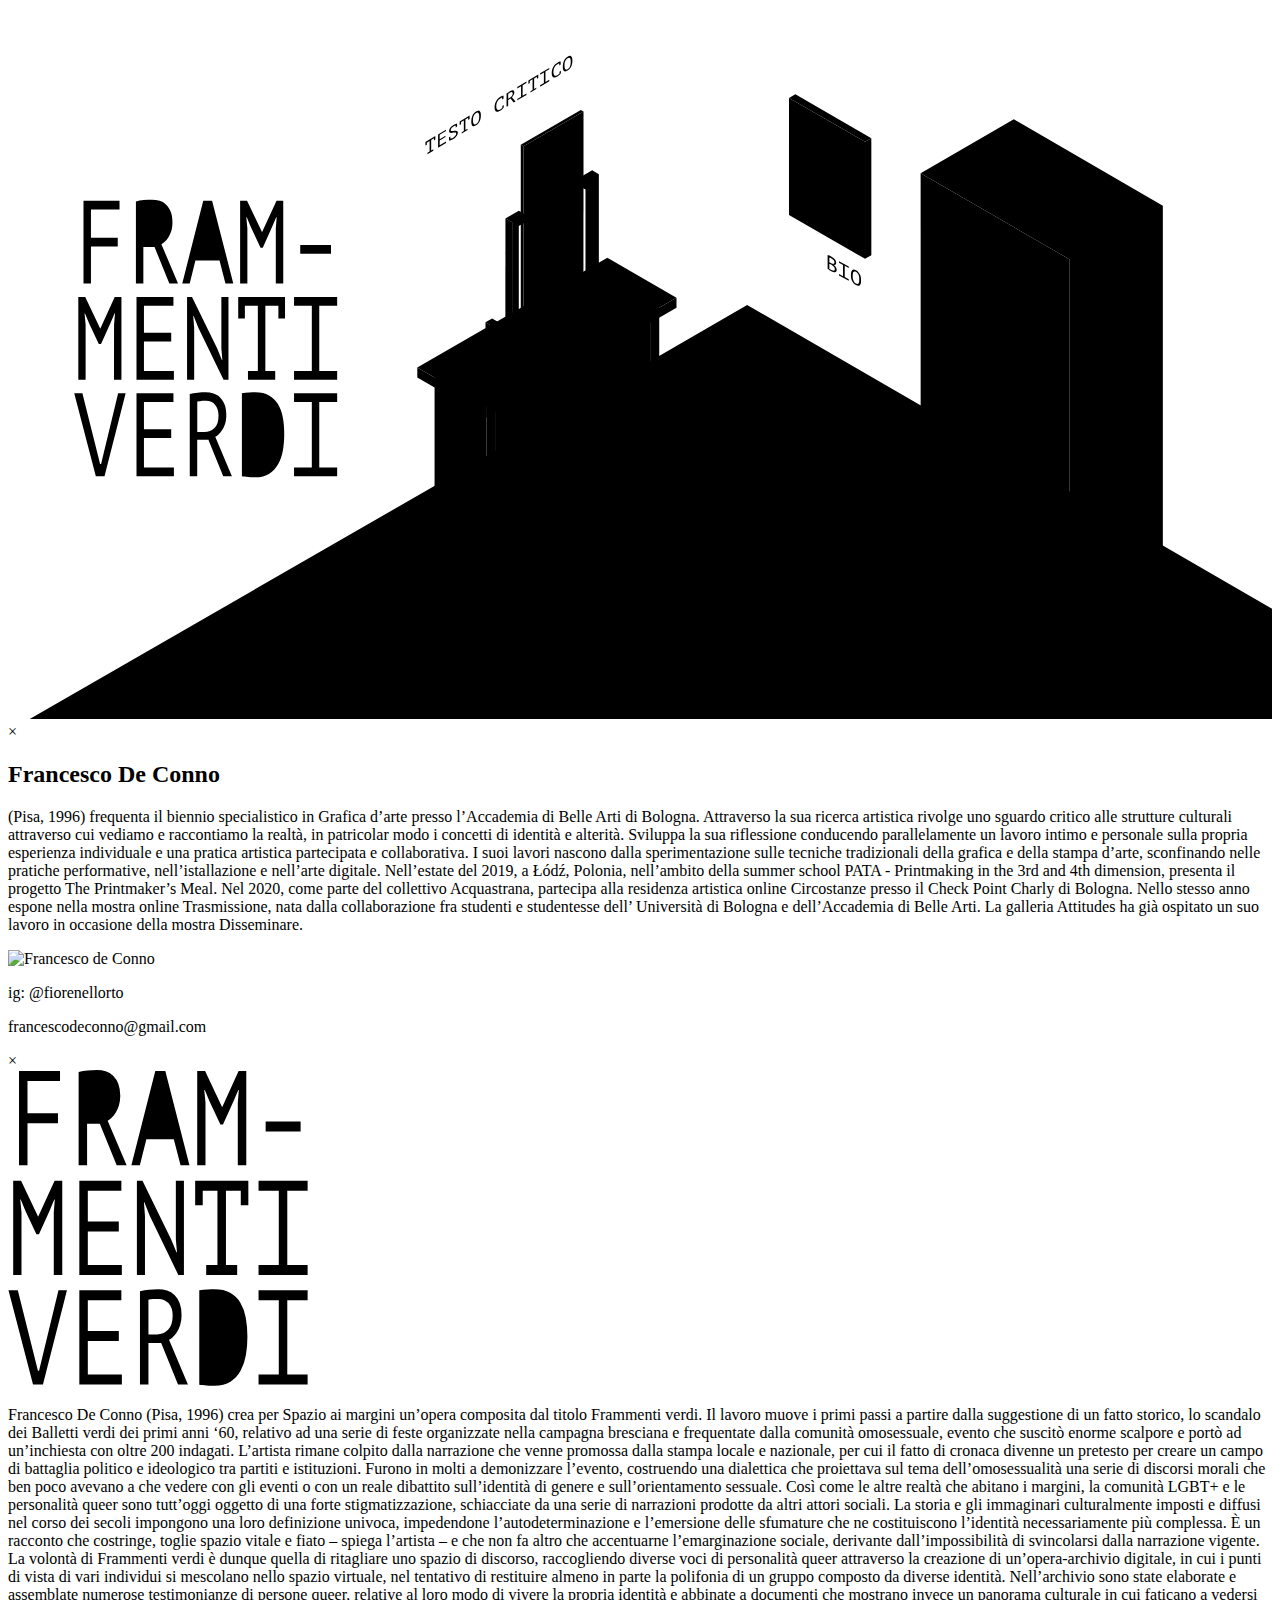
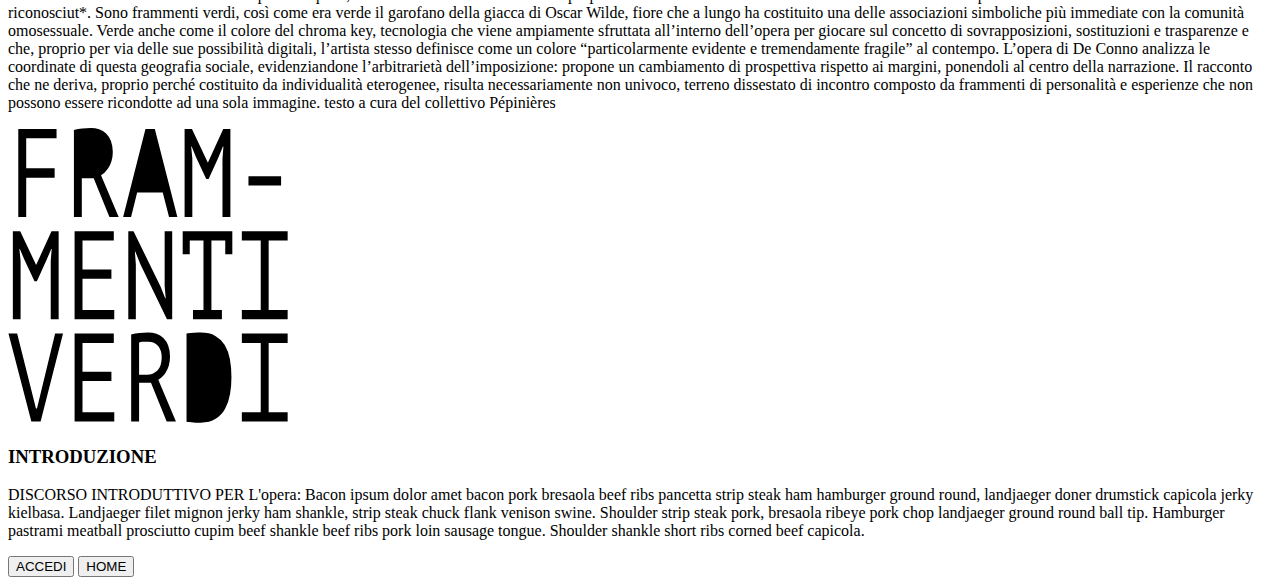
==== home.html @ bacf6921 "Create home.html" ====
<!DOCTYPE html>
<html lang="en">
<head>
<title>Page Title</title>
<meta charset="UTF-8">
<meta name="viewport" content="width=device-width, initial-scale=1">
<link rel="stylesheet" href="style.css">
<link rel="preconnect" href="https://fonts.gstatic.com">
<!--
<link href="https://fonts.googleapis.com/css2?family=PT+Mono&display=swap" rel="stylesheet">-->
</head>
<body>
    <?xml version="1.0" encoding="utf-8"?>
<!-- Generator: Adobe Illustrator 25.0.0, SVG Export Plug-In . SVG Version: 6.00 Build 0)  -->
<svg version="1.1" id="Layer_1" xmlns="http://www.w3.org/2000/svg" xmlns:xlink="http://www.w3.org/1999/xlink" x="0px" y="0px"
	 viewBox="0 0 1920 1080" style="enable-background:new 0 0 1920 1080;" xml:space="preserve">
<pattern  y="1080" width="79.7" height="47.2" patternUnits="userSpaceOnUse" id="SVGID_2_" viewBox="80.4 -95.3 79.7 47.2" style="overflow:visible;">
	<g>
		<rect x="80.4" y="-95.3" class="st0" width="79.7" height="47.2"/>
		<g>
			<rect x="80.4" y="-95.3" class="st0" width="79.7" height="47.2"/>
			<g>
				<rect x="80.4" y="-95.3" class="st0" width="79.7" height="47.2"/>
				<polygon class="st1" points="200,-48.2 186.7,-40.3 160,-24.5 200,-0.9 240,-24.5 				"/>
				<polygon class="st1" points="120.3,-48.2 106.9,-40.3 80.3,-24.5 120.3,-0.9 160.3,-24.5 				"/>
				<polygon class="st1" points="40.5,-48.2 27.2,-40.3 0.5,-24.5 40.5,-0.9 80.5,-24.5 				"/>
				<polygon class="st1" points="200,-95.4 186.7,-87.5 160,-71.7 200,-48.1 240,-71.7 				"/>
				<polygon class="st1" points="120.3,-95.4 106.9,-87.5 80.3,-71.7 120.3,-48.1 160.3,-71.7 				"/>
				<polygon class="st1" points="40.5,-95.4 27.2,-87.5 0.5,-71.7 40.5,-48.1 80.5,-71.7 				"/>
				<polygon class="st1" points="200,-142.6 186.7,-134.7 160,-118.9 200,-95.2 240,-118.9 				"/>
				<polygon class="st1" points="120.3,-142.6 106.9,-134.7 80.3,-118.9 120.3,-95.2 160.3,-118.9 				"/>
				<polygon class="st1" points="40.5,-142.6 27.2,-134.7 0.5,-118.9 40.5,-95.2 80.5,-118.9 				"/>
			</g>
		</g>
	</g>
</pattern>
<g id="Livello_4">
	<pattern  id="SVGID_1_" xlink:href="#SVGID_2_" patternTransform="matrix(1 0 0 1 -24.0584 16592.8145)">
	</pattern>
	<polygon class="st2" points="1122.8,451 726.2,680.8 33,1080 1920,1080 1921,913 	"/>
</g>
<g id="cornice">
	<g id="Livello_10">
		<polygon class="st3" points="1301.8,203.2 1186.3,136.6 1186.3,314.3 1301.8,381 		"/>
		<polygon class="st3" points="1311.4,197.7 1301.8,203.2 1301.8,381 1311.4,375.4 		"/>
		<polygon class="st3" points="1196,131 1311.4,197.7 1301.8,203.2 1186.3,136.6 		"/>
		<polygon class="st3" points="1292.2,208.8 1200.8,156 1196,153.2 1196,308.8 1292.2,364.3 		"/>
		<polygon class="st3" points="1200.8,306 1200.8,156 1196,153.2 1196,308.8 		"/>
		<polygon class="st3" points="1200.8,306 1196,308.8 1292.2,364.3 1292.2,358.8 		"/>
	</g>
</g>
<g id="PULSANTE_BIO_1_">
	<g id="PULSANTE_BIO">
		<polygon class="st4" points="1292.2,208.8 1200.8,156 1200.8,306 1292.2,358.8 		"/>
	</g>
</g>
<g id="COPERTURA_PULSANTE_BIO_1_">
	<g id="COPERTURA_PULSANTE_BIO" onclick="document.getElementById('my_modal').style.display='block'">
		<polygon class="st3 st16" points="1292.2,208.6 1200.8,155.8 1200.8,305.8 1292.2,358.6 "/>
        <ellipse transform="matrix(0.5 -0.866 0.866 0.5 402.9392 1205.7883)" class="st5 st16" cx="1245.7" cy="253.9" rx="22" ry="27.3"/>
	</g>
</g>
<g id="PASSAGGIO_MOUSE_BIO">
	<g id="_x3C_Tracciato_x3E_">
		<ellipse transform="matrix(0.5 -0.866 0.866 0.5 402.9392 1205.7883)" class="st5" cx="1245.7" cy="253.9" rx="22" ry="27.3"/>
	</g>
</g>
<g id="armadio"  >
	<polygon class="st6" points="1386.3,251.2 1612.7,381.9 1612.7,959.2 1386.3,828.5 	"/>
	<polyline class="st6" points="1612.7,381.9 1612.7,959.2 1754.2,877.5 1754.2,300.2 1612.7,381.9 1386.3,251.2 1527.8,169 
		1754.2,300.2 	"/>
	<path class="st6" d="M1422.7,849.4l-0.9,8.4c0,0-1.2,5.1-7.4,5.3c-6.2,0.3-7.3-5.8-7.3-5.8l-2.3-18.3L1422.7,849.4z"/>
	<path class="st6" d="M1603,953.6l2.4,17.2c0,0,1,5.8,6.7,5.8c5.8,0,8-4.8,8-4.8l2.2-18.1l-9.6,5.5L1603,953.6z"/>
	<path class="st6" d="M1717.8,898.7l0.9,8.4c0,0,1.2,5.1,7.4,5.3c6.2,0.3,7.3-5.8,7.3-5.8l2.3-18.3L1717.8,898.7z"/>
</g>

<g id="PULSANTE_OPERA_1_" onclick ="document.getElementById('my_modal_3').style.display='block'">
	<polygon id="PULSANTE_OPERA" class="st4" points="1395.8,823 1603.3,942.8 1603.3,387.4 1395.8,267.5 	"/>
</g>

<g id="COPERTURA_PULSANTE_OPERA"
onmouseover ="document.getElementById('PASSAGGIO_MOUSE_OPERA').style.display='block'"
onmouseout="document.getElementById('PASSAGGIO_MOUSE_OPERA').style.display='none'">
<polygon class="st6" points="1395.8,267.5 1499.2,327.3 1499.2,882.8 1395.8,823 "/>
<polygon class="st6"  points="1499.8,327.7 1603.3,387.4 1603.3,942.9 1499.8,883.2 	"/>

	<polygon class="st7"  points="1401,286.3 1485.9,335.3 1485.9,618.5 1401,569.5 	"/>
	<polygon class="st7" points="1485.9,662 1401,613 1401,820 1485.9,869 	"/>
	<line class="st7"   x1="1490.1" y1="659.6" x2="1485.9" y2="662"/>
	<polyline class="st7" points="1401,613 1405.2,610.6 1490.1,659.6 1490.1,866.6 1485.9,869 	"/>
	<polyline class="st7" points="1485.9,618.5 1490.1,616.1 1490.1,332.9 1405.2,283.9 1401,286.3 	"/>
	<line class="st7"  x1="1490.1" y1="332.9" x2="1485.9" y2="335.3"/>
	<polygon class="st7" points="1505,346.4 1589.9,395.5 1589.9,678.6 1505,629.6 	"/>
	<polygon class="st7" points="1589.9,722.2 1505,673.2 1505,880.1 1589.9,929.2 	"/>
	<line class="st7" x1="1594.1" y1="719.8" x2="1589.9" y2="722.2"/>
	<polyline class="st7" points="1505,673.2 1509.2,670.8 1594.1,719.8 1594.1,926.8 1589.9,929.2 	"/>
	<polyline class="st7" points="1589.9,678.6 1594.1,676.3 1594.1,393.1 1509.2,344.1 1505,346.4 	"/>
	<line class="st7"  x1="1594.1" y1="393.1" x2="1589.9" y2="395.5"/>
</g>

<g id="Scritte">
	<g>
		<path class="st8" d="M1258,387.2c0,0.5-0.1,1-0.2,1.4c-0.2,0.4-0.4,0.8-0.7,1.1c-0.3,0.3-0.7,0.5-1.3,0.5c-0.5,0.1-1.1,0-1.8-0.2
			v0.1c0.6,0.4,1.2,0.9,1.8,1.5c0.6,0.6,1.1,1.2,1.5,1.8c0.4,0.7,0.8,1.4,1,2.1c0.3,0.8,0.4,1.6,0.4,2.4c0,1.1-0.2,1.9-0.7,2.5
			s-1.1,0.9-1.8,1c-0.7,0.1-1.6,0-2.6-0.3s-1.9-0.7-3-1.3c-0.3-0.2-0.8-0.4-1.2-0.7c-0.5-0.3-1-0.5-1.5-0.9s-1-0.6-1.5-1
			c-0.5-0.3-1-0.7-1.4-1V375c0.8,0.3,1.6,0.7,2.6,1.1c1,0.5,2.1,1,3.3,1.7c0.8,0.4,1.6,1,2.4,1.5c0.8,0.6,1.6,1.3,2.3,2
			c0.7,0.8,1.2,1.6,1.7,2.5C1257.8,385.2,1258,386.2,1258,387.2z M1249.2,387c0.3,0.2,0.8,0.4,1.3,0.7c0.5,0.3,0.9,0.4,1.2,0.6
			c0.5,0.1,1,0.2,1.4,0.2s0.8-0.1,1.2-0.2c0.3-0.1,0.6-0.4,0.8-0.7c0.2-0.3,0.3-0.7,0.3-1.2c0-0.7-0.1-1.3-0.4-1.9s-0.6-1.1-1-1.6
			s-0.9-1-1.5-1.4s-1.1-0.8-1.7-1.1c-0.7-0.4-1.3-0.7-1.9-1s-1-0.5-1.3-0.6v7.3L1249.2,387z M1250.9,398c0.7,0.4,1.3,0.6,1.9,0.8
			c0.6,0.2,1.2,0.2,1.6,0.2c0.5-0.1,0.8-0.3,1.1-0.6c0.3-0.3,0.4-0.9,0.4-1.5c0-0.8-0.2-1.6-0.5-2.3c-0.3-0.7-0.8-1.3-1.3-1.9
			s-1.2-1.1-1.8-1.6c-0.7-0.5-1.4-0.9-2-1.3l-2.7-1.5v7.7c0.1,0.1,0.3,0.3,0.6,0.4c0.3,0.2,0.6,0.3,0.9,0.5s0.6,0.4,1,0.6
			C1250.3,397.7,1250.6,397.9,1250.9,398z"/>
		<path class="st8" d="M1262.3,384.7l14.8,8.1v2.3l-6.1-3.4v17l6.1,3.4v2.3l-14.8-8.1V404l6.1,3.4v-17l-6.1-3.4V384.7z"/>
		<path class="st8" d="M1280.4,405.4c0-3.6,0.6-6,1.9-7.2s3.2-1.1,5.8,0.3c1.4,0.8,2.7,1.7,3.6,2.8c1,1.1,1.8,2.3,2.4,3.6
			c0.6,1.3,1.1,2.7,1.3,4.2c0.3,1.5,0.4,3.1,0.4,4.8c0,3.6-0.6,6-1.9,7.2s-3.2,1.1-5.9-0.3c-1.4-0.8-2.6-1.7-3.6-2.8
			c-1-1.1-1.8-2.3-2.4-3.6c-0.6-1.3-1.1-2.7-1.3-4.2C1280.5,408.7,1280.4,407.1,1280.4,405.4z M1283.1,406.9c0,1.2,0.1,2.4,0.2,3.5
			c0.2,1.2,0.4,2.2,0.8,3.3c0.4,1,0.9,2,1.5,2.8s1.5,1.5,2.4,2.1c1.8,1,3.1,1,3.9,0s1.2-3,1.2-6.1c0-1.2-0.1-2.3-0.2-3.5
			c-0.2-1.2-0.4-2.3-0.8-3.3s-0.9-2-1.6-2.8s-1.5-1.5-2.5-2.1c-1.8-1-3-0.9-3.8,0.1S1283.1,403.9,1283.1,406.9z"/>
	</g>
	<g>
		<path class="st8" d="M634,203.6l15.1-9v5.3l-2.1,1.3V198l-4.2,2.5v16l3.2-1.9v2.1l-8.8,5.3v-2.1l3.2-1.9v-16l-4.2,2.5v3.2
			l-2.1,1.3v-5.4L634,203.6L634,203.6z"/>
		<path class="st8" d="M653.3,192l11.9-7.1v2.1l-9.5,5.7v6.6l8.8-5.3v2.1l-8.8,5.3v7.2l9.6-5.8v2.1l-12,7.2V192z"/>
		<path class="st8" d="M671.9,198.3c0.6,0,1.2-0.2,2-0.4s1.5-0.6,2.2-1c0.6-0.4,1.2-0.8,1.8-1.3s1-1,1.5-1.5c0.4-0.5,0.7-1.1,1-1.6
			c0.2-0.6,0.4-1.1,0.4-1.7c0-0.8-0.3-1.3-0.8-1.5s-1.2-0.2-2-0.1c-0.8,0.1-1.7,0.2-2.6,0.4c-0.9,0.2-1.8,0.3-2.6,0.2
			c-0.8,0-1.5-0.2-2-0.7c-0.5-0.4-0.8-1.2-0.8-2.3c0-0.8,0.2-1.6,0.5-2.4c0.3-0.8,0.8-1.6,1.3-2.4c0.6-0.8,1.3-1.6,2.1-2.3
			s1.7-1.4,2.7-2c1.2-0.7,2.2-1.2,3.2-1.6c0.9-0.4,1.7-0.6,2.3-0.7l0.1-0.1v0.1l0,0v0.1v4.6l-2.1,1.3v-3.1c-0.5,0.2-1,0.4-1.6,0.7
			s-1.2,0.6-1.9,1c-0.6,0.4-1.2,0.8-1.7,1.3s-0.9,0.9-1.3,1.4c-0.4,0.5-0.6,0.9-0.8,1.4s-0.3,0.9-0.3,1.3c0,0.8,0.3,1.2,0.8,1.4
			s1.2,0.2,2,0.2c0.8-0.1,1.7-0.2,2.6-0.4c0.9-0.2,1.8-0.2,2.6-0.2s1.5,0.3,2,0.7s0.8,1.1,0.8,2.2c0,0.9-0.2,1.7-0.5,2.6
			c-0.3,0.9-0.8,1.8-1.4,2.6c-0.6,0.9-1.3,1.7-2.2,2.5s-1.8,1.5-2.9,2.1c-0.7,0.4-1.4,0.8-2.1,1.1c-0.7,0.3-1.3,0.5-1.8,0.6
			c-0.6,0.2-1,0.3-1.5,0.3c-0.4,0.1-0.8,0.1-1,0.1v-0.1v-4.7l2.1-1.3L671.9,198.3L671.9,198.3z"/>
		<path class="st8" d="M686.1,172.4l15.1-9v5.3L699,170v-3.2l-4.2,2.5v16l3.2-1.9v2.1l-8.8,5.3v-2.1l3.2-1.9v-16l-4.2,2.5v3.2
			l-2.1,1.3L686.1,172.4L686.1,172.4z"/>
		<path class="st8" d="M703.7,172c0-3.4,0.6-6.3,1.8-8.8s3-4.5,5.5-6c1.3-0.8,2.5-1.2,3.4-1.3s1.7,0.2,2.3,0.8s1,1.4,1.2,2.6
			c0.3,1.1,0.4,2.5,0.4,4.1c0,3.4-0.6,6.3-1.8,8.8s-3,4.5-5.5,6c-1.3,0.8-2.5,1.2-3.4,1.3s-1.7-0.2-2.3-0.8s-1-1.4-1.2-2.6
			S703.7,173.6,703.7,172z M706.3,170.5c0,1.1,0.1,2.1,0.2,3.1c0.1,0.9,0.4,1.6,0.8,2.2c0.4,0.5,0.9,0.9,1.5,1s1.4-0.1,2.3-0.7
			c1.7-1,2.9-2.4,3.6-4.2c0.8-1.8,1.1-4.1,1.1-7c0-1.1-0.1-2.1-0.2-3c-0.1-0.9-0.4-1.7-0.8-2.2c-0.4-0.5-0.9-0.9-1.5-0.9
			c-0.6-0.1-1.4,0.2-2.3,0.7c-1.6,1-2.8,2.4-3.6,4.2C706.6,165.3,706.3,167.7,706.3,170.5z"/>
		<path class="st8" d="M750.4,136.2c-0.3,0.1-0.7,0.2-1.1,0.3c-0.4,0.2-0.9,0.4-1.4,0.8c-0.8,0.5-1.6,1.1-2.3,1.8
			c-0.8,0.7-1.4,1.6-2,2.6s-1.1,2.2-1.4,3.4c-0.4,1.3-0.5,2.7-0.5,4.2c0,1.4,0.2,2.5,0.5,3.4s0.8,1.5,1.3,1.8
			c0.6,0.4,1.3,0.5,2.1,0.3c0.8-0.1,1.7-0.5,2.7-1.1c0.5-0.3,1-0.6,1.4-1c0.4-0.3,0.8-0.7,1.2-1.1v-2.9l2.1-1.3v3.9l0,0
			c-0.6,0.8-1.3,1.6-2.2,2.4c-0.9,0.8-2,1.6-3.2,2.4c-1.2,0.7-2.3,1.2-3.4,1.4c-1,0.2-1.9,0.1-2.7-0.3c-0.8-0.4-1.3-1.1-1.8-2.2
			c-0.4-1.1-0.6-2.5-0.6-4.3c0-1.9,0.2-3.6,0.7-5.2c0.5-1.6,1.1-3.1,1.9-4.4c0.8-1.3,1.7-2.5,2.8-3.5s2.2-1.9,3.4-2.6
			c0.7-0.4,1.2-0.7,1.7-1c0.5-0.2,0.9-0.4,1.3-0.6c0.4-0.1,0.7-0.2,1-0.2s0.6,0,0.8,0l0,0v4.6l-2.1,1.3v-2.9L750.4,136.2
			L750.4,136.2z"/>
		<path class="st8" d="M757.4,130c0.7-0.6,1.6-1.2,2.5-1.8c1-0.6,1.8-1.2,2.6-1.7c0.9-0.5,1.7-0.9,2.5-1.2c0.8-0.3,1.5-0.4,2.1-0.3
			s1.1,0.4,1.5,0.9s0.5,1.3,0.5,2.3c0,0.8-0.1,1.6-0.4,2.3c-0.3,0.8-0.6,1.5-1,2.1c-0.4,0.7-0.8,1.2-1.2,1.8c-0.4,0.5-0.8,0.9-1,1.2
			l5.4,6.4l-2.8,1.7l-4.8-6.1l-3.6,2.2v8.9l-2.4,1.4V130H757.4z M762.6,128.5c-0.3,0.2-0.5,0.3-0.8,0.5s-0.5,0.3-0.8,0.5
			s-0.5,0.3-0.7,0.5s-0.4,0.3-0.5,0.4v7.5l2.3-1.4c1.3-0.8,2.4-1.8,3.3-3c0.9-1.2,1.3-2.5,1.3-3.8c0-1-0.4-1.7-1.1-1.9
			C764.8,127.5,763.9,127.7,762.6,128.5z"/>
		<path class="st8" d="M773.6,120.1l13.9-8.3v2.1l-5.8,3.4v16l5.8-3.4v2.1l-13.9,8.3v-2.1l5.7-3.4v-16l-5.7,3.4V120.1z"/>
		<path class="st8" d="M790.4,110l15.1-9v5.3l-2.1,1.3v-3.2l-4.2,2.5v16l3.2-1.9v2.1l-8.8,5.3v-2.1l3.2-1.9v-16l-4.2,2.5v3.2
			l-2.1,1.3V110H790.4z"/>
		<path class="st8" d="M808.3,99.3l13.9-8.3v2.1l-5.8,3.4v16l5.8-3.4v2.1l-13.9,8.3v-2.1l5.7-3.4V98l-5.7,3.4V99.3z"/>
		<path class="st8" d="M837.2,84.2c-0.3,0.1-0.7,0.2-1.1,0.3c-0.4,0.2-0.9,0.4-1.4,0.8c-0.8,0.5-1.6,1.1-2.3,1.8
			c-0.8,0.7-1.4,1.6-2,2.6s-1.1,2.2-1.4,3.4c-0.4,1.3-0.5,2.7-0.5,4.2c0,1.4,0.2,2.5,0.5,3.4s0.8,1.5,1.3,1.8
			c0.6,0.4,1.3,0.5,2.1,0.3c0.8-0.1,1.7-0.5,2.7-1.1c0.5-0.3,1-0.6,1.4-1c0.4-0.3,0.8-0.7,1.2-1.1v-2.9l2.1-1.3v3.9l0,0
			c-0.6,0.8-1.3,1.6-2.2,2.4s-2,1.6-3.2,2.4c-1.2,0.7-2.3,1.2-3.4,1.4c-1,0.2-1.9,0.1-2.7-0.3s-1.3-1.1-1.8-2.2
			c-0.4-1.1-0.6-2.5-0.6-4.3c0-1.9,0.2-3.6,0.7-5.2s1.1-3.1,1.9-4.4c0.8-1.3,1.7-2.5,2.8-3.5s2.2-1.9,3.4-2.6c0.7-0.4,1.2-0.7,1.7-1
			c0.5-0.2,0.9-0.4,1.3-0.6c0.4-0.1,0.7-0.2,1-0.2s0.6,0,0.8,0l0,0V86l-2.1,1.3v-3.1C837.4,84.2,837.2,84.2,837.2,84.2z"/>
		<path class="st8" d="M842.7,88.8c0-3.4,0.6-6.3,1.8-8.8s3-4.5,5.5-6c1.3-0.8,2.5-1.2,3.4-1.3c0.9-0.1,1.7,0.2,2.3,0.8
			c0.6,0.6,1,1.4,1.2,2.6c0.3,1.1,0.4,2.5,0.4,4.1c0,3.4-0.6,6.3-1.8,8.8s-3,4.5-5.5,6c-1.3,0.8-2.5,1.2-3.4,1.3
			c-0.9,0.1-1.7-0.2-2.3-0.8c-0.6-0.6-1-1.4-1.2-2.6C842.9,91.7,842.7,90.4,842.7,88.8z M845.3,87.3c0,1.1,0.1,2.1,0.2,3.1
			c0.1,0.9,0.4,1.6,0.8,2.2c0.4,0.5,0.9,0.9,1.5,1s1.4-0.1,2.3-0.7c1.7-1,2.9-2.4,3.6-4.2c0.8-1.8,1.1-4.1,1.1-7
			c0-1.1-0.1-2.1-0.2-3c-0.1-0.9-0.4-1.7-0.8-2.2c-0.4-0.5-0.9-0.9-1.5-0.9c-0.6-0.1-1.4,0.2-2.3,0.7c-1.6,1-2.8,2.4-3.6,4.2
			C845.6,82.1,845.3,84.5,845.3,87.3z"/>
	</g>
	<g>
		<path class="st8" d="M1647.3,391.3c0-3.4,0.6-6.3,1.8-8.9c1.2-2.5,3-4.6,5.5-6c1.4-0.8,2.5-1.2,3.4-1.3c0.9-0.1,1.7,0.2,2.3,0.8
			c0.6,0.6,1,1.4,1.3,2.6c0.3,1.1,0.4,2.5,0.4,4.1c0,3.4-0.6,6.3-1.8,8.9c-1.2,2.5-3.1,4.6-5.6,6.1c-1.3,0.8-2.5,1.2-3.4,1.3
			c-0.9,0.1-1.7-0.2-2.3-0.8c-0.6-0.6-1-1.4-1.3-2.6C1647.4,394.3,1647.3,392.9,1647.3,391.3z M1649.8,389.8c0,1.1,0.1,2.2,0.2,3.1
			s0.4,1.7,0.8,2.2s0.9,0.9,1.5,1s1.4-0.1,2.3-0.7c1.7-1,2.9-2.4,3.7-4.2c0.8-1.8,1.2-4.2,1.2-7c0-1.1-0.1-2.1-0.2-3.1
			c-0.1-0.9-0.4-1.7-0.8-2.2s-0.9-0.9-1.5-0.9c-0.6-0.1-1.4,0.2-2.3,0.7c-1.7,1-2.9,2.4-3.6,4.2S1649.8,386.9,1649.8,389.8z"/>
		<path class="st8" d="M1666.3,369.9c0.7-0.6,1.5-1.2,2.4-1.8c0.9-0.6,1.7-1.1,2.5-1.6c0.9-0.5,1.8-1,2.7-1.4
			c0.9-0.4,1.8-0.6,2.5-0.5s1.4,0.3,1.9,0.8s0.7,1.4,0.7,2.7c0,1.2-0.2,2.4-0.7,3.5c-0.4,1.1-1,2.2-1.8,3.1c-0.7,1-1.6,1.9-2.5,2.7
			c-1,0.8-1.9,1.5-2.9,2.1c-0.1,0.1-0.3,0.2-0.5,0.3c-0.2,0.1-0.5,0.3-0.7,0.4s-0.5,0.3-0.7,0.4s-0.4,0.2-0.5,0.2v7.8l-2.4,1.4
			V369.9z M1671.3,368.6c-0.5,0.3-1,0.6-1.5,0.9s-0.8,0.6-1.1,0.8v8.5c0.1,0,0.3-0.1,0.5-0.2s0.4-0.2,0.7-0.4
			c0.2-0.1,0.5-0.3,0.7-0.4s0.4-0.2,0.5-0.3c0.7-0.4,1.3-0.9,2-1.4s1.2-1.1,1.8-1.7c0.5-0.6,1-1.4,1.3-2.2c0.3-0.8,0.5-1.7,0.5-2.6
			c0-0.8-0.2-1.4-0.5-1.7c-0.3-0.4-0.7-0.5-1.2-0.6c-0.5,0-1.1,0.1-1.7,0.3C1672.5,367.9,1671.9,368.2,1671.3,368.6z"/>
		<path class="st8" d="M1684,359.1l12-7.2v2.2l-9.6,5.7v6.7l8.8-5.3v2.2l-8.8,5.3v7.3l9.7-5.8v2.2l-12.1,7.3V359.1z"/>
		<path class="st8" d="M1701.3,349c0.7-0.6,1.6-1.2,2.5-1.8c1-0.7,1.8-1.2,2.6-1.7c0.9-0.5,1.7-0.9,2.5-1.2c0.8-0.3,1.5-0.4,2.1-0.3
			s1.1,0.4,1.5,0.9s0.6,1.3,0.6,2.3c0,0.8-0.1,1.6-0.4,2.3c-0.3,0.8-0.6,1.5-1,2.1c-0.4,0.7-0.8,1.3-1.2,1.8c-0.4,0.5-0.8,0.9-1,1.2
			l5.4,6.5l-2.8,1.7l-4.8-6.1l-3.6,2.2v9l-2.4,1.4L1701.3,349L1701.3,349z M1706.5,347.5c-0.3,0.2-0.5,0.3-0.8,0.5s-0.5,0.3-0.8,0.5
			s-0.5,0.3-0.7,0.5s-0.4,0.3-0.5,0.4v7.5l2.3-1.4c1.3-0.8,2.4-1.8,3.3-3s1.3-2.5,1.3-3.9c0-1-0.4-1.7-1.1-1.9
			C1708.8,346.5,1707.8,346.8,1706.5,347.5z"/>
		<path class="st8" d="M1728.4,347.3l-7.8,4.7l-1.9,6.8l-2.4,1.4l6.8-24.5l2.9-1.7l6.9,16.3l-2.5,1.5L1728.4,347.3z M1721.3,349.4
			l6.4-3.8l-3-7.8l-0.3,0.2L1721.3,349.4z"/>
	</g>
</g>
<g id="PASSAGGIO_MOUSE_OPERA" display ="none">
	<polygon class="st6" points="1593.9,392.8 1697.3,452.5 1697.3,1008 1593.9,948.3 	"/>
	<polygon class="st6" points="1405.2,273 1301.7,332.7 1301.7,888.2 1405.2,828.5 	"/>
	<polygon class="st6" points="1395.8,267.5 1405.2,273 1301.7,332.7 1292,327.5 	"/>
	<polygon class="st6" points="1292,327.5 1301.7,332.7 1301.4,888.4 1292,882.9 	"/>
	<polygon class="st6" points="1593.9,392.8 1603.3,387.4 1707.1,447.3 1697.3,452.5 	"/>
	<polygon class="st6" points="1697.3,1008 1707.1,1002.8 1707.1,447.3 1697.3,452.5 	"/>
</g>
<g id="cassettiera">
	<polygon class="st6" points="647.9,546.2 661.1,538.6 739.8,584 726.7,591.6 	"/>
	<polygon class="st6" points="726.7,591.6 726.7,818.9 648,773.5 647.9,546.2 	"/>
	<polygon class="st6" points="726.7,591.7 739.9,584.1 739.9,811.4 726.7,818.9 	"/>
	<polygon class="st6" points="976.1,447.7 976.1,675 897.3,629.6 897.3,402.2 	"/>
	<polygon class="st6" points="976.1,447.7 989.2,440.1 989.2,667.4 976.1,675 	"/>
	<polygon class="st3" points="739.9,584.1 976.1,447.7 976,659.8 739.8,796.2 	"/>
	<polygon class="st9" points="757.4,594 757.4,654.7 757.4,775.9 967.4,654.6 967.4,472.8 	"/>
	<polyline class="st9" points="967.4,533.4 757.4,654.7 757.5,715.3 967.4,594 	"/>
	<polygon class="st9" points="849.3,556.1 875.5,541 875.5,556.1 849.3,571.3 	"/>
	<polygon class="st9" points="849.3,616.8 875.5,601.6 875.5,616.8 849.3,631.9 	"/>
	<polygon class="st9" points="849.3,677.4 875.5,662.2 875.5,677.4 849.3,692.5 	"/>
	<polyline class="st9" points="871.1,543.5 871.1,553.7 849.3,566.4 	"/>
	<line class="st9" x1="871.2" y1="553.8" x2="875.5" y2="556.1"/>
	<line class="st9" x1="871.2" y1="614.4" x2="875.5" y2="616.8"/>
	<line class="st9" x1="871.2" y1="675" x2="875.5" y2="677.4"/>
	<polyline class="st9" points="757.4,594 753.1,591.6 753.1,773.5 757.4,775.9 	"/>
	<polyline class="st9" points="967.4,472.8 962.3,470 753.1,591.6 	"/>
	<line class="st9" x1="753.2" y1="712.9" x2="757.5" y2="715.3"/>
	<line class="st9" x1="753.1" y1="652.3" x2="757.4" y2="654.7"/>
	<polyline class="st9" points="871.1,604.2 871.1,614.4 849.3,627 	"/>
	<polyline class="st9" points="871.1,664.8 871.1,675 849.3,687.6 	"/>
	<polygon class="st6" points="621.7,546.2 910.4,379.5 1015.4,440.1 726.8,606.8 	"/>
	<polygon class="st6" points="621.7,546.2 621.7,561.4 726.7,621.9 726.8,606.8 	"/>
	<polygon class="st6" points="726.7,621.9 726.8,606.8 1015.4,440.1 1015.4,455.3 	"/>
</g>
<g id="specchio">
	<path class="st3" d="M846.8,410.3V422l81,46.8c0,0,0-11.7-10.1-17.6L846.8,410.3z"/>
	<path class="st3" d="M927.9,468.8l10.1-6.9c0-8.1-10.1-16.5-10.1-16.5L857,404.5l-10.1,5.8l70.9,40.9
		C917.7,451.2,927,455.2,927.9,468.8z"/>
	<polygon class="st3" points="867.1,422 867,410.3 877.2,404.4 907.6,422 907.6,433.7 897.5,439.5 	"/>
	<polyline class="st9" points="867,410.3 897.5,427.8 897.5,439.5 	"/>
	<line class="st9" x1="897.5" y1="427.8" x2="907.6" y2="422"/>
	<polygon class="st10" points="877.2,404.4 877.2,416.1 887.3,422 897.4,416.1 897.4,404.4 887.3,398.6 	"/>
	<polyline class="st3" points="887.3,422 877.2,416.1 877.2,264.1 887.4,258.2 897.5,252.4 897.5,416.1 887.3,422 887.4,269.9 
		877.2,275.8 867.1,270 867.1,258.2 887.4,246.5 897.5,252.4 	"/>
	<line class="st9" x1="867.1" y1="258.2" x2="877.2" y2="264.1"/>
	<polygon class="st3" points="783.1,478.8 874.1,426.3 874.2,157.2 783.1,209.9 	"/>
	<polygon class="st3" points="783.1,209.9 778.9,207.6 870.1,154.9 874.2,157.2 	"/>
	<polygon class="st3" points="778.9,207.6 778.9,476.5 783.1,478.8 783.1,209.9 	"/>
	<path class="st3" d="M725.3,477.5v11.7l81,46.8c0,0,0-11.7-10.1-17.6L725.3,477.5z"/>
	<path class="st3" d="M806.3,536l10.1-6.9c0-8.1-10.1-16.5-10.1-16.5l-70.9-40.9l-10.1,5.8l70.9,40.9
		C796.2,518.5,806,523.4,806.3,536z"/>
	<polygon class="st3" points="745.5,489.2 745.5,477.5 755.6,471.7 786,489.2 786,500.9 776,506.8 	"/>
	<polyline class="st9" points="745.5,477.5 775.9,495.1 776,506.8 	"/>
	<line class="st9" x1="775.9" y1="495.1" x2="786" y2="489.2"/>
	<polygon class="st10" points="755.6,471.7 755.6,483.4 765.7,489.2 775.9,483.4 775.9,471.7 765.7,465.9 	"/>
	<polyline class="st3" points="755.5,483.3 755.6,319.7 765.8,325.5 765.7,489.2 755.5,483.3 	"/>
	<polygon class="st3" points="755.6,319.7 775.9,307.9 786,313.8 786,325.4 775.9,331.3 775.9,483.4 765.7,489.2 765.8,325.5 	"/>
	<line class="st9" x1="786" y1="313.8" x2="765.8" y2="325.5"/>
</g>
<g id="PULSANTE_CRIT_1_">
	<polygon id="PULSANTE_CRIT_3_" class="st4" points="789,213.4 870,166.6 870,423.8 789,470.7 	"/>
</g>
<g id="COPERTURA_PULRANTE_CRIT" 
onclick="document.getElementById('my_modal_2').style.display='block'"
onmouseover ="document.getElementById('PASSAGGGIO_MOUSE_CRIT').style.display='block'"
onmouseout= "document.getElementById('PASSAGGGIO_MOUSE_CRIT').style.display='none'" >
	<polygon class="st3 st16" points="789,213.4 870,166.6 870,423.8 789,470.7 	"/>
</g>
<g id="PASSAGGGIO_MOUSE_CRIT" display="none">
	<polygon class="st9" points="789,213.5 870.1,166.6 870.1,424 789.2,471 	"/>
	<polygon class="st3" points="789,85.5 831.3,93 827.3,77.3 846,66.8 847.9,51.4 	"/>
	<polygon class="st3" points="866.9,96.4 865,111.8 857.2,125 866.9,142.7 873.2,113.3 882.2,87.6 	"/>
	<polygon class="st3" points="971.1,120.6 978,116.6 978,147.2 955.9,175.7 962.2,146.3 	"/>
	<polygon class="st3" points="901,104.8 882.3,115.3 886.3,131 884.5,162.8 902.9,135.7 893.2,118 	"/>
	<polygon class="st3" points="763,191.5 790.3,247.1 810,248.2 798.3,235.4 795.8,219.8 	"/>
	<polygon class="st3" points="779,151.5 811.8,179.8 819.5,190.8 821.3,159 	"/>
	<polygon class="st3" points="735.8,129.8 738.2,144.7 750,158.2 756,169.1 753.4,149.4 743.5,140.8 	"/>
	<polygon class="st3" points="890,233.1 918.1,149.2 877.5,204.8 887.4,213.4 	"/>
	<polygon class="st3" points="941.9,290.1 970,287.2 970,206.2 	"/>
	<polygon class="st3" points="820,438.1 809.9,533.7 790.5,509.3 767.2,628 825.9,593.9 	"/>
	<polygon class="st3" points="870,463.1 887.3,612.3 875.9,618.9 	"/>
	<polygon class="st3" points="862.9,320.1 891,365 891,463 880.2,469.3 	"/>
	<polygon class="st3" points="936.9,322.1 965,319.2 965,367 	"/>
	<polygon class="st3" points="724.8,230.1 672,246.1 671.8,162.5 699.1,218.1 718.8,219.2 	"/>
	<polygon class="st3" points="772,305.1 719,383 719.2,321.1 	"/>
	<polyline class="st3" points="802,356.1 749,434 749.2,546 772.5,427.3 791.9,451.7 802.5,354.7 	"/>
</g>
<g id="titolo">
	<path class="st8" d="M443.9,360h46.7v13.3h-46.7V360z"/>
	<path class="st8" d="M161.1,481.2l1.4-17.1h-0.7l-6.6,15.5l-13.9,30.7h-3.4l-14.6-30.9l-6.3-15.3h-0.7l1.6,16.9v83.8h-11.1V438.9
		h10.5l22.7,47.8h0.3l21.8-47.8h10.2v125.9H161L161.1,481.2L161.1,481.2z"/>
	<path class="st8" d="M195.2,438.9h56.1v13.3h-44.8v41.2h41.4v13.3h-41.4v44.8H252v13.3h-56.8V438.9z"/>
	<path class="st8" d="M289.3,486l-7.3-18.2h-0.6l1.4,18.2v78.7H272V438.9h7.5l38.3,78.4l7.1,17.3h0.7l-1.5-17.3v-78.4h10.8v125.9
		h-7.5L289.3,486z"/>
	<path class="st8" d="M349.8,438.9h71v32.9h-10.1v-19.6h-19.8v99.2h15v13.3h-41.4v-13.3h15v-99.2h-19.7v19.6h-10.1v-32.9
		L349.8,438.9L349.8,438.9z"/>
	<polygon class="st11" points="434.5,585.3 500,585.3 500,598.6 472.8,598.6 472.8,697.8 500,697.8 500,711.1 434.5,711.1 
		434.5,697.8 461.5,697.8 461.5,598.6 434.5,598.6 	"/>
	<polygon class="st8" points="126,418.4 114.7,418.4 114.7,292.6 169.4,292.6 169.4,305.9 126,305.9 126,348.9 166.7,348.9 
		166.7,362.2 126,362.2 	"/>
	<path class="st11" d="M417.4,621.6c1.5,7.8,2.2,16.4,2.2,25.7c0,8.5-0.7,16.7-2,24.5c-1.4,7.9-3.7,14.8-7.1,20.9
		c-3.4,6.1-7.9,10.9-13.6,14.6c-5.7,3.7-12.8,5.5-21.3,5.5c-1.2,0-2.7,0-4.6-0.1s-3.9-0.2-5.9-0.4s-3.9-0.3-5.7-0.5
		c-1.8-0.1-3.2-0.3-4.1-0.5v-126c3.5-0.6,7.1-1,10.8-1.2c3.8-0.2,7-0.3,9.6-0.3c8.3,0,15.2,1.6,20.8,4.7c5.6,3.1,10.1,7.5,13.5,13
		C413.4,607.1,415.9,613.8,417.4,621.6z"/>
	<polygon class="st8" points="310,292.6 342.2,418.4 330.3,418.4 321.3,383.6 284.7,383.6 276,418.4 264.7,418.4 296.6,292.6 	"/>
	<polygon class="st8" points="363.6,418.4 352.6,418.4 352.6,292.6 363.1,292.6 385.8,340.4 386,340.4 407.9,292.6 418.1,292.6 
		418.1,418.4 406.8,418.4 406.8,334.8 408.1,317.8 407.4,317.8 400.9,333.2 387,364 383.6,364 369,333 362.7,317.8 362,317.8 
		363.6,334.7 	"/>
	<polygon class="st11" points="167.3,585.3 178.7,585.3 146.6,711.1 133.4,711.1 100.6,585.3 113,585.3 139.9,692.6 141.4,692.6 	
		"/>
	<path class="st11" d="M319.8,647.8c1.9-1.7,3.7-3.9,5.5-6.6c1.8-2.7,3.3-5.9,4.5-9.7s1.8-8.1,1.8-13c0-6.3-0.9-11.7-2.6-16.2
		c-1.7-4.4-4-8-6.9-10.8s-6.2-4.7-9.9-5.9c-3.8-1.2-7.7-1.8-11.9-1.8c-3.7,0-7.8,0.2-12.3,0.7s-8.5,1.1-11.9,2v124.6h11.3v-55.4h17
		l22.5,55.4h13.2l-25.3-59.7C316.3,650.7,317.9,649.5,319.8,647.8z M298.1,644.2h-10.6v-46.4c0.6-0.2,1.5-0.4,2.5-0.5
		s2.2-0.2,3.3-0.4c1.2-0.1,2.4-0.2,3.7-0.2h3.7c6,0,10.7,2.1,14.1,6.3s5,9.5,5,16c0,8.6-2,15-6.1,19.1
		C309.6,642.2,304.4,644.2,298.1,644.2z"/>
	<path class="st8" d="M233,358.8l25.3,59.7h-13.2l-22.5-55.4h-17v55.4h-11.3V293.8c3.5-0.8,7.4-1.5,11.9-2s8.6-0.7,12.3-0.7
		c4.2,0,8.2,0.6,11.9,1.8c3.8,1.2,7.1,3.2,9.9,5.9c2.9,2.8,5.2,6.4,6.9,10.8s2.6,9.8,2.6,16.2c0,4.9-0.6,9.3-1.8,13
		c-1.2,3.8-2.7,7-4.5,9.7s-3.6,4.9-5.5,6.6C236,356.8,234.4,358,233,358.8z"/>
	<polygon class="st8" points="472.8,452.2 472.8,551.5 500,551.5 500,564.8 434.5,564.8 434.5,551.5 461.5,551.5 461.5,452.2 
		434.5,452.2 434.5,438.9 500,438.9 500,452.2 	"/>
	<polygon class="st11" points="206.5,697.8 252,697.8 252,711.1 195.2,711.1 195.2,585.3 251.3,585.3 251.3,598.6 206.5,598.6 
		206.5,639.7 247.9,639.7 247.9,653 206.5,653 	"/>
</g>
<g id="overlay_BIO">
</g>
<g id="finestra_BIO">
</g>
<g id="testo_BIO">
</g>
<g id="mail">
</g>
<g id="tasto_instagram">
</g>
<g id="foto_BIO">
</g>
<g id="tasto_chiudi_BIO">
</g>
<g id="overlay_crit">
</g>
<g id="finestra_crit">
</g>
<g id="testo_crit">
</g>
<g id="titlo_crit">
</g>
<g id="tasto_chiudi_crit">
</g>
</svg>

    <div id="my_modal" class="modal">
    <div class="modal-content" id="bio"> 
	<div class= "wrapper">
	<div class="pulsante_modal_1">
		<span class="close" onclick="document.getElementById('my_modal').style.display='none'">&times;</span>
	</div>
		<div class="bio">
			<h2>Francesco De Conno</h2>
        <p>
			(Pisa, 1996) frequenta il biennio specialistico in Grafica d’arte presso l’Accademia di Belle Arti di Bologna.
            Attraverso la sua ricerca artistica rivolge uno sguardo critico alle strutture culturali attraverso cui vediamo e raccontiamo la realtà, in patricolar modo i concetti di identità e alterità. Sviluppa la sua riflessione conducendo parallelamente un lavoro intimo e personale sulla propria esperienza individuale e una pratica artistica partecipata e collaborativa.
            I suoi lavori nascono dalla sperimentazione sulle tecniche tradizionali della grafica e della stampa d’arte, sconfinando nelle pratiche performative, nell’istallazione e nell’arte digitale.
            Nell’estate del 2019, a Łódź, Polonia, nell’ambito della summer school PATA - Printmaking in the 3rd and 4th dimension, presenta il progetto The Printmaker’s Meal.
            Nel 2020, come parte del collettivo Acquastrana, partecipa alla residenza artistica online Circostanze presso il Check Point Charly di Bologna.
            Nello stesso anno espone nella mostra online Trasmissione, nata dalla collaborazione fra studenti e studentesse dell’ Università di Bologna e dell’Accademia di Belle Arti.
			La galleria Attitudes ha già ospitato un suo lavoro in occasione della mostra Disseminare.</p>
		</div>
		<div class="foto_contatti">
		<img src="img/biofoto.jpg" alt="Francesco de Conno" width="250px" height="auto" >
		<p>ig: @fiorenellorto</p> <p>francescodeconno@gmail.com</p>
	</div>  
	</div>
    </div>
	</div>
    <div id = "my_modal_2" class = "modal">
    <div class="modal-content" id="testo_critico">
	<div class= "wrapper">
	<div class="pulsante_modal_2">
	<span class="close" onclick="document.getElementById('my_modal_2').style.display='none'">&times;</span>
	</div>
	<div class="modal_2_scritta">
        <svg xmlns="http://www.w3.org/2000/svg" viewBox="0 0 400.55 422.09" class= "titolo_testocritico" width="300px" height= auto>
            <g id="Layer_2" data-name="Layer 2">
            <g id="titlo_crit" data-name="titlo crit">
            <path class="cls-1" d="M344,68.86h46.68v13.3H344Z"/>
            <path class="cls-1" d="M61.12,190,62.49,173H61.8l-6.55,15.46L41.33,219.15H37.91l-14.6-30.92L17,173h-.68L18,189.85v83.78H6.93V147.78H17.44L40.1,195.6h.27l21.84-47.82H72.45V273.63H61.12Z"/>
            <path class="cls-1" d="M95.24,147.78h56.11v13.3H106.57v41.17h41.36v13.31H106.57v44.77H152v13.3H95.24Z"/>
            <path class="cls-1" d="M189.38,194.88l-7.33-18.16h-.55l1.38,18.16v78.75H172.09V147.78h7.47l38.31,78.39,7.06,17.26h.69l-1.52-17.26V147.78h10.79V273.63h-7.47Z"/>
            <path class="cls-1" d="M249.9,147.78h71v32.9h-10.1v-19.6H291v99.25h15v13.3H264.64v-13.3h15V161.08H260v19.6H249.9Z"/>
            <polygon class="cls-2" points="334.53 294.12 400.05 294.12 400.05 307.42 372.89 307.42 372.89 406.67 400.05 406.67 400.05 419.97 334.53 419.97 334.53 406.67 361.55 406.67 361.55 307.42 334.53 307.42 334.53 294.12"/>
            <polygon class="cls-1" points="26.04 127.29 14.71 127.29 14.71 1.44 69.45 1.44 69.45 14.74 26.04 14.74 26.04 57.71 66.72 57.71 66.72 71.01 26.04 71.01 26.04 127.29"/>
            <path class="cls-2" d="M317.4,330.44a136.23,136.23,0,0,1,2.25,25.7,143.49,143.49,0,0,1-2,24.54,65.73,65.73,0,0,1-7.09,20.86A40.1,40.1,0,0,1,297,416.1q-8.52,5.49-21.32,5.49c-1.17,0-2.72,0-4.62-.09s-3.87-.18-5.86-.36-3.91-.33-5.72-.45a23.12,23.12,0,0,1-4.09-.54v-126A87.62,87.62,0,0,1,266.18,293c3.77-.18,7-.27,9.61-.27q12.4,0,20.77,4.67a36.35,36.35,0,0,1,13.49,13A60,60,0,0,1,317.4,330.44Z"/>
            <polygon class="cls-1" points="210.04 1.44 242.26 127.29 230.38 127.29 221.37 92.41 184.74 92.41 176.05 127.29 164.72 127.29 196.66 1.44 210.04 1.44"/>
            <polygon class="cls-1" points="263.68 127.29 252.63 127.29 252.63 1.44 263.14 1.44 285.8 49.26 286.07 49.26 307.91 1.44 318.15 1.44 318.15 127.29 306.82 127.29 306.82 43.69 308.18 26.61 307.5 26.61 300.95 42.07 287.02 72.81 283.61 72.81 269.01 41.89 262.73 26.61 262.05 26.61 263.68 43.51 263.68 127.29"/>
            <polygon class="cls-2" points="67.4 294.12 78.73 294.12 46.65 419.97 33.41 419.97 0.65 294.12 13.07 294.12 39.96 401.45 41.46 401.45 67.4 294.12"/>
            <path class="cls-2" d="M219.9,356.68a32.15,32.15,0,0,0,5.52-6.56,40.6,40.6,0,0,0,4.49-9.7,42.41,42.41,0,0,0,1.84-13,44.84,44.84,0,0,0-2.59-16.18,29.78,29.78,0,0,0-6.88-10.79,25.07,25.07,0,0,0-9.94-5.93,39,39,0,0,0-11.92-1.8,116.86,116.86,0,0,0-12.32.72,92.2,92.2,0,0,0-11.91,2V420h11.33V364.6h17L227,420h13.24L215,360.28A26.22,26.22,0,0,0,219.9,356.68Zm-21.74-3.59H187.52V306.7a10.92,10.92,0,0,1,2.52-.54c1.05-.12,2.16-.24,3.35-.35a36.42,36.42,0,0,1,3.69-.19h3.68q9,0,14.06,6.3t5.05,16q0,12.94-6.14,19.06A21.17,21.17,0,0,1,198.16,353.09Z"/>
            <path class="cls-1" d="M133.09,67.6l25.26,59.69H145.11L122.59,71.92h-17v55.37H94.29V2.7a92.08,92.08,0,0,1,11.92-2A116.53,116.53,0,0,1,118.52,0a39.31,39.31,0,0,1,11.92,1.79,25.32,25.32,0,0,1,9.94,5.94,29.78,29.78,0,0,1,6.88,10.79,44.84,44.84,0,0,1,2.59,16.18,42.41,42.41,0,0,1-1.84,13,40.61,40.61,0,0,1-4.5,9.7A32.48,32.48,0,0,1,138,64,26.71,26.71,0,0,1,133.09,67.6Z"/>
            <polygon class="cls-1" points="372.89 161.08 372.89 260.32 400.05 260.32 400.05 273.63 334.53 273.63 334.53 260.32 361.55 260.32 361.55 161.08 334.53 161.08 334.53 147.78 400.05 147.78 400.05 161.08 372.89 161.08"/>
            <polygon class="cls-2" points="106.57 406.67 152.03 406.67 152.03 419.97 95.25 419.97 95.25 294.12 151.35 294.12 151.35 307.42 106.57 307.42 106.57 348.6 147.94 348.6 147.94 361.9 106.57 361.9 106.57 406.67"/></g>
        </g>
		</svg>
	</div>
	
	<div class="modal_2_testo">
        <p>Francesco De Conno (Pisa, 1996) crea per Spazio ai margini un’opera composita dal titolo Frammenti verdi. Il lavoro muove i primi passi a partire dalla suggestione di un fatto storico, lo scandalo dei Balletti verdi dei primi anni ‘60, relativo ad una serie di feste organizzate nella campagna bresciana e frequentate dalla comunità omosessuale, evento che suscitò enorme scalpore e portò ad un’inchiesta con oltre 200 indagati.
            L’artista rimane colpito dalla narrazione che venne promossa dalla stampa locale e nazionale, per cui il fatto di cronaca divenne un pretesto per creare un campo di battaglia politico e ideologico tra partiti e istituzioni. Furono in molti a demonizzare l’evento, costruendo una dialettica che proiettava sul tema dell’omosessualità una serie di discorsi morali che ben poco avevano a che vedere con gli eventi o con un reale dibattito sull’identità di genere e sull’orientamento sessuale.
            Così come le altre realtà che abitano i margini, la comunità LGBT+ e le personalità queer sono tutt’oggi oggetto di una forte stigmatizzazione, schiacciate da una serie di narrazioni prodotte da altri attori sociali. La storia e gli immaginari culturalmente imposti e diffusi nel corso dei secoli impongono una loro definizione univoca, impedendone l’autodeterminazione e l’emersione delle sfumature che ne costituiscono l’identità necessariamente più complessa. È un racconto che costringe, toglie spazio vitale e fiato – spiega l’artista – e che non fa altro che accentuarne l’emarginazione sociale, derivante dall’impossibilità di svincolarsi dalla narrazione vigente.
            La volontà di Frammenti verdi è dunque quella di ritagliare uno spazio di discorso, raccogliendo diverse voci di personalità queer attraverso la creazione di un’opera-archivio digitale, in cui i punti di vista di vari individui si mescolano nello spazio virtuale, nel tentativo di restituire almeno in parte la polifonia di un gruppo composto da diverse identità. Nell’archivio sono state elaborate e assemblate numerose testimonianze di persone queer, relative al loro modo di vivere la propria identità e abbinate a documenti che mostrano invece un panorama culturale in cui faticano a vedersi riconosciut*.
            Sono frammenti verdi, così come era verde il garofano della giacca di Oscar Wilde, fiore che a lungo ha costituito una delle associazioni simboliche più immediate con la comunità omosessuale. Verde anche come il colore del chroma key, tecnologia che viene ampiamente sfruttata all’interno dell’opera per giocare sul concetto di sovrapposizioni, sostituzioni e trasparenze e che, proprio per via delle sue possibilità digitali, l’artista stesso definisce come un colore “particolarmente evidente e tremendamente fragile” al contempo.
            L’opera di De Conno analizza le coordinate di questa geografia sociale, evidenziandone l’arbitrarietà dell’imposizione: propone un cambiamento di prospettiva rispetto ai margini, ponendoli al centro della narrazione. Il racconto che ne deriva, proprio perché costituito da individualità eterogenee, risulta necessariamente non univoco, terreno dissestato di incontro composto da frammenti di personalità e esperienze che non possono essere ricondotte ad una sola immagine.
			testo a cura del collettivo Pépinières</p>
	</div>
	</div>
</div>
</div>
<div id= "my_modal_3" class = "modal">
    <div class="modal-content" id="pre_opera">
		<div class= "wrapper">
		<div class="modal_3_titolone">
			<svg xmlns="http://www.w3.org/2000/svg" viewBox="0 0 400.55 422.09" class= "titolo_testocritico" width="280px" height= auto>
				<g id="Layer_2" data-name="Layer 2">
				<g id="titlo_crit" data-name="titlo crit">
				<path class="cls-nero" d="M344,68.86h46.68v13.3H344Z"/>
				<path class="cls-nero" d="M61.12,190,62.49,173H61.8l-6.55,15.46L41.33,219.15H37.91l-14.6-30.92L17,173h-.68L18,189.85v83.78H6.93V147.78H17.44L40.1,195.6h.27l21.84-47.82H72.45V273.63H61.12Z"/>
				<path class="cls-nero" d="M95.24,147.78h56.11v13.3H106.57v41.17h41.36v13.31H106.57v44.77H152v13.3H95.24Z"/>
				<path class="cls-nero" d="M189.38,194.88l-7.33-18.16h-.55l1.38,18.16v78.75H172.09V147.78h7.47l38.31,78.39,7.06,17.26h.69l-1.52-17.26V147.78h10.79V273.63h-7.47Z"/>
				<path class="cls-nero" d="M249.9,147.78h71v32.9h-10.1v-19.6H291v99.25h15v13.3H264.64v-13.3h15V161.08H260v19.6H249.9Z"/>
				<polygon class="cls-bianco" points="334.53 294.12 400.05 294.12 400.05 307.42 372.89 307.42 372.89 406.67 400.05 406.67 400.05 419.97 334.53 419.97 334.53 406.67 361.55 406.67 361.55 307.42 334.53 307.42 334.53 294.12"/>
				<polygon class="cls-nero" points="26.04 127.29 14.71 127.29 14.71 1.44 69.45 1.44 69.45 14.74 26.04 14.74 26.04 57.71 66.72 57.71 66.72 71.01 26.04 71.01 26.04 127.29"/>
				<path class="cls-bianco" d="M317.4,330.44a136.23,136.23,0,0,1,2.25,25.7,143.49,143.49,0,0,1-2,24.54,65.73,65.73,0,0,1-7.09,20.86A40.1,40.1,0,0,1,297,416.1q-8.52,5.49-21.32,5.49c-1.17,0-2.72,0-4.62-.09s-3.87-.18-5.86-.36-3.91-.33-5.72-.45a23.12,23.12,0,0,1-4.09-.54v-126A87.62,87.62,0,0,1,266.18,293c3.77-.18,7-.27,9.61-.27q12.4,0,20.77,4.67a36.35,36.35,0,0,1,13.49,13A60,60,0,0,1,317.4,330.44Z"/>
				<polygon class=" cls-nero" points="210.04 1.44 242.26 127.29 230.38 127.29 221.37 92.41 184.74 92.41 176.05 127.29 164.72 127.29 196.66 1.44 210.04 1.44"/>
				<polygon class=" cls-nero" points="263.68 127.29 252.63 127.29 252.63 1.44 263.14 1.44 285.8 49.26 286.07 49.26 307.91 1.44 318.15 1.44 318.15 127.29 306.82 127.29 306.82 43.69 308.18 26.61 307.5 26.61 300.95 42.07 287.02 72.81 283.61 72.81 269.01 41.89 262.73 26.61 262.05 26.61 263.68 43.51 263.68 127.29"/>
				<polygon class="cls-bianco cls-nero" points="67.4 294.12 78.73 294.12 46.65 419.97 33.41 419.97 0.65 294.12 13.07 294.12 39.96 401.45 41.46 401.45 67.4 294.12"/>
				<path class="cls-bianco" d="M219.9,356.68a32.15,32.15,0,0,0,5.52-6.56,40.6,40.6,0,0,0,4.49-9.7,42.41,42.41,0,0,0,1.84-13,44.84,44.84,0,0,0-2.59-16.18,29.78,29.78,0,0,0-6.88-10.79,25.07,25.07,0,0,0-9.94-5.93,39,39,0,0,0-11.92-1.8,116.86,116.86,0,0,0-12.32.72,92.2,92.2,0,0,0-11.91,2V420h11.33V364.6h17L227,420h13.24L215,360.28A26.22,26.22,0,0,0,219.9,356.68Zm-21.74-3.59H187.52V306.7a10.92,10.92,0,0,1,2.52-.54c1.05-.12,2.16-.24,3.35-.35a36.42,36.42,0,0,1,3.69-.19h3.68q9,0,14.06,6.3t5.05,16q0,12.94-6.14,19.06A21.17,21.17,0,0,1,198.16,353.09Z"/>
				<path class="cls-nero" d="M133.09,67.6l25.26,59.69H145.11L122.59,71.92h-17v55.37H94.29V2.7a92.08,92.08,0,0,1,11.92-2A116.53,116.53,0,0,1,118.52,0a39.31,39.31,0,0,1,11.92,1.79,25.32,25.32,0,0,1,9.94,5.94,29.78,29.78,0,0,1,6.88,10.79,44.84,44.84,0,0,1,2.59,16.18,42.41,42.41,0,0,1-1.84,13,40.61,40.61,0,0,1-4.5,9.7A32.48,32.48,0,0,1,138,64,26.71,26.71,0,0,1,133.09,67.6Z"/>
				<polygon class="cls-nero" points="372.89 161.08 372.89 260.32 400.05 260.32 400.05 273.63 334.53 273.63 334.53 260.32 361.55 260.32 361.55 161.08 334.53 161.08 334.53 147.78 400.05 147.78 400.05 161.08 372.89 161.08"/>
				<polygon class="cls-bianco" points="106.57 406.67 152.03 406.67 152.03 419.97 95.25 419.97 95.25 294.12 151.35 294.12 151.35 307.42 106.57 307.42 106.57 348.6 147.94 348.6 147.94 361.9 106.57 361.9 106.57 406.67"/></g>
			</g>
			</svg>
		</div>
		<div class="modal_3_descrizione_intro">
			<h3 id="intro">INTRODUZIONE</h3>
			<p class="intro_opera">
				DISCORSO INTRODUTTIVO PER L'opera:
				Bacon ipsum dolor amet bacon pork bresaola beef ribs pancetta strip steak ham hamburger ground round, 
				landjaeger doner drumstick capicola jerky kielbasa. Landjaeger filet mignon jerky ham shankle, 
				strip steak chuck flank venison swine. Shoulder strip steak pork, bresaola ribeye pork chop 
				landjaeger ground round ball tip. Hamburger pastrami meatball prosciutto cupim beef shankle beef 
				ribs pork loin sausage tongue. 
				Shoulder shankle short ribs corned beef capicola.
			</p>
		</div>
		<div class="modal_3_link">
		<button class="bottoni" type="button" onclick="window.location.href='opera.html';"> ACCEDI </button>
			
		<button class="bottoni" type="button" onclick="document.getElementById('my_modal_3').style.display='none'">HOME</button>
		</div>
	</div>
</div>
</div>


</body>
<script src="https://ajax.googleapis.com/ajax/libs/jquery/3.5.1/jquery.min.js"></script>
<script src="main.js"></script>
</html>
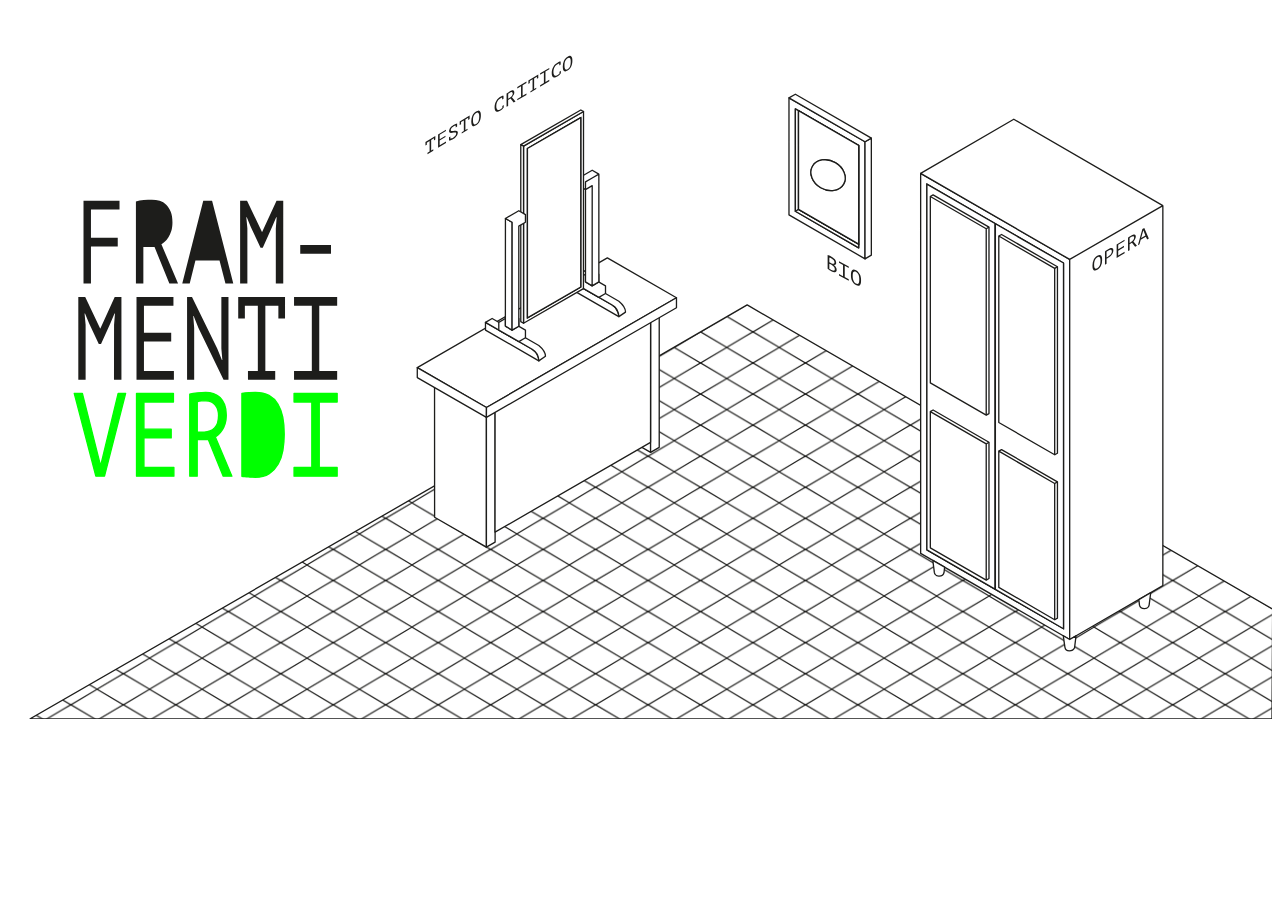
==== commit 8d205e35: "page title" ====
--- a/home.html
+++ b/home.html
@@ -6,6 +6,7 @@
 <meta name="viewport" content="width=device-width, initial-scale=1">
 <link rel="stylesheet" href="style.css">
 <link rel="preconnect" href="https://fonts.gstatic.com">
+<title>FRAM-MENTI VERDI</title>
 <!--
 <link href="https://fonts.googleapis.com/css2?family=PT+Mono&display=swap" rel="stylesheet">-->
 </head>
--- a/style.css
+++ b/style.css
@@ -0,0 +1,285 @@
+
+/**** GENERALITÀ****/
+@import url('https://fonts.googleapis.com/css2?family=PT+Mono&display=swap');
+
+* {
+  box-sizing: border-box;
+  overflow: hidden;
+}
+
+body {
+    background-color: #ffffff;
+    font-family: 'PT Mono', monospace;
+}
+/*SVG STANZA */
+.st0{fill:none;}
+.st1{fill:none;stroke:#1D1D1B;stroke-width:2;stroke-linecap:round;stroke-linejoin:bevel;stroke-miterlimit:10;}
+.st2{fill:url(#SVGID_2_);stroke:#1D1D1B;stroke-width:2;stroke-linecap:round;stroke-linejoin:bevel;stroke-miterlimit:10;}
+.st3{fill:#FFFFFF;stroke:#1D1D1B;stroke-width:2;stroke-linejoin:round;stroke-miterlimit:10;}
+.st4{fill:#00FF00;stroke:#000000;stroke-width:2;stroke-miterlimit:10;}
+.st5{fill:#FFFFFF;stroke:#1D1D1B;stroke-width:2;stroke-linejoin:round;stroke-miterlimit:9.9998;}
+.st6{fill:#FFFFFF;stroke:#1D1D1B;stroke-width:2;stroke-linejoin:round;stroke-miterlimit:3;}
+.st7{fill:none;stroke:#1D1D1B;stroke-width:2;stroke-linejoin:round;stroke-miterlimit:3;}
+.st8{fill:#1D1D1B;}
+.st9{display:none;}
+.st10{display:inline;fill:#FFFFFF;stroke:#1D1D1B;stroke-width:2;stroke-linejoin:round;stroke-miterlimit:3;}
+.st11{fill:none;stroke:#1D1D1B;stroke-width:2;stroke-linejoin:round;stroke-miterlimit:10;}
+.st12{fill:#FFFFFF;stroke:#1D1D1B;stroke-miterlimit:10;}
+.st13{display:inline;fill:none;stroke:#1D1D1B;stroke-width:2;stroke-linejoin:round;stroke-miterlimit:10;}
+.st14{display:inline;fill:#000000;stroke:#1D1D1B;stroke-width:2;stroke-linejoin:round;stroke-miterlimit:10;}
+.st15{fill:#00FF00;stroke:#00FF00;stroke-miterlimit:10;}
+.st0{fill:none;}
+.st1{fill:none;stroke:#1D1D1B;stroke-width:2;stroke-linecap:round;stroke-linejoin:bevel;stroke-miterlimit:10;}
+.st2{fill:url(#SVGID_1_);stroke:#1D1D1B;stroke-width:2;stroke-linecap:round;stroke-linejoin:bevel;stroke-miterlimit:10;}
+.st3{fill:#FFFFFF;stroke:#1D1D1B;stroke-width:2;stroke-linejoin:round;stroke-miterlimit:10;}
+.st4{fill:#00FF00;stroke:#000000;stroke-width:2;stroke-miterlimit:10;}
+.st5{fill:#FFFFFF;stroke:#1D1D1B;stroke-width:2;stroke-linejoin:round;stroke-miterlimit:9.9996;}
+.st6{fill:#FFFFFF;stroke:#1D1D1B;stroke-width:2;stroke-linejoin:round;stroke-miterlimit:3;}
+.st8{fill:#1D1D1B;}
+.st9{fill:none;stroke:#1D1D1B;stroke-width:2;stroke-linejoin:round;stroke-miterlimit:10;}
+.st10{fill:#FFFFFF;stroke:#1D1D1B;stroke-miterlimit:10;}
+.st11{fill:#00FF00;stroke:#00FF00;stroke-miterlimit:10;}
+
+/*SVG_STANZA_INTERAZIONI*/
+polygon.st16{
+    transition: 0.3s;
+}
+
+ellipse.st16:hover polygon.st4  {
+  fill:#00FF00;
+}
+
+polygon.st16:hover {
+    fill:#00FF00;
+}
+
+#COPERTURA_PULSANTE_OPERA:hover .st6{
+  fill:#00FF00;
+  display: none;
+}
+#COPERTURA_PULSANTE_OPERA:hover .st7{
+display: none;
+}
+/**I MODAL**/
+
+.wrapper {
+  display: grid;
+  grid-template-columns: 10% 10% 10% 10% 10% 10% 10% 10% 10% 10% ;
+}
+
+.modal {
+  display: none; /* Hidden by default */
+  position: fixed; /* Stay in place */
+  z-index: 1; /* Sit on top */
+  padding-top: 200px;
+  padding-bottom: 200px; /* Location of the box */
+  left: 0;
+  top: 0;
+  width: 100%; /* Full width */
+  height: 100%; /* Full height */
+  overflow:auto; /* Enable scroll if needed */
+  background-color: rgb(255, 255, 255); /* Fallback color */
+  background-color: rgba(255, 255, 255, 0.6); /* WHITE w/ opacity */
+  color:#00FF00; 
+}
+
+.modal-content {
+    background-color: #000000;
+    margin: auto;
+    padding: 20px;
+    border: 1px solid rgb(255, 255, 255);
+    width: 80%;
+  }
+
+   /* BOTTONE DI USCITA */
+   .close {
+    color: #00ff00;
+    float: right;
+    font-size: 80px;
+    }
+  
+  .close:hover,
+  .close:focus {
+    color: rgb(255, 255, 255);
+    text-decoration: none;
+    cursor: pointer;
+  }
+
+
+ /*** MODAL 1 BIOGRAFIA ***/
+
+ .bio{
+  grid-column-start:1;
+  grid-column-end:6;
+}
+.foto_contatti{
+  grid-column-start:7;
+  grid-column-end:10;
+
+}
+.pulsante_modal_1{
+  grid-column-start:10;
+}
+
+.item2bio{
+  text-align: left;
+}
+
+/*** MODAL 2 DESCRIZIONE ***/
+
+.pulsante_modal_2{
+  grid-column-start:10;
+  grid-column-end:10;
+
+}
+ .modal_2_scritta{
+   grid-column-start:4;
+   grid-column-end:8;
+}
+
+ .modal_2_testo{
+  grid-column-start:2;
+  grid-column-end:10;
+
+ }
+ .cls-1{
+  fill:#fff;
+}
+.cls-2{
+  fill:lime;stroke:lime;stroke-miterlimit:10;
+}
+
+
+/** MODAL 3 ENTRATA OPERA**/
+
+#pre_opera{
+  background: #00FF00;
+}
+.cls-nero{
+  fill:#000000;
+}
+.cls-bianco{
+  fill:#FFFFFF;
+}
+.modal_3_titolone{
+  grid-column-start:1;
+  grid-column-end:4;
+}
+
+.modal_3_descrizione_intro{
+  grid-column-start:5;
+  grid-column-end:10;
+
+}
+.modal_3_link{
+  grid-column-start:5;
+  grid-column-end:10;
+
+}
+.bottoni{
+  border: none;
+  background-color: #000000;
+  font-size:32px;
+  font-family: 'PT Mono', monospace;
+  color:#00FF00;
+  padding: 16px 32px; 
+  
+}
+
+.intro_opera{
+  color: #000000;
+}
+#intro{
+  font-size: 40px;
+  color: #000000;
+}
+
+/***** VIDEO DI SFONDO *****/
+  /* Style the video: 100% width and height to cover the entire window */
+  .video-background {
+    background: #00ff00;
+    position: fixed;
+    top: 0; right: 0; bottom: 0; left: 0;
+    z-index: -99;
+  }
+
+.video-foreground,
+.video-background iframe {
+  position: absolute;
+  top: 0;
+  left: 0;
+  width: 100%;
+  height: 100%;
+  
+}
+
+@media (min-aspect-ratio: 16/9) {
+  .video-foreground { height: 300%; top: -100%; }
+}
+@media (max-aspect-ratio: 16/9) {
+  .video-foreground { width: 300%; left: -100%; }
+}
+@media all and (max-width: 600px) {
+.vid-info { width: 50%; padding: .5rem; }
+.vid-info h1 { margin-bottom: .2rem; }
+}
+@media all and (max-width: 500px) {
+.vid-info .acronym { display: none; }
+}
+
+  /*** IMMAGINE CHE SI MUOVE****/
+  #muovi {
+    position: absolute;
+    z-index: 9;
+    text-align: center;
+  }
+  
+  #muoviheader {
+    cursor: move;
+    z-index: 10;
+  }
+
+/*** FOOTER***/
+.footer {
+  position: fixed;
+  left: 0;
+  bottom: 0;
+  width: 100%;
+  background-color:#000000;
+  color:#00ff00;
+  text-align: center;
+  z-index: 15;
+  font-size: 40px;
+  display: grid;
+  grid-template-columns: 10% 10% 10% 10% 10% 10% 10% 10% 10% 10% ;
+}
+
+.torna > a{
+  color: #00FF00;
+  text-decoration: none;
+}
+.torna > a:visited{
+  color: #00FF00;
+  text-decoration: none;
+}
+.torna > a:visited{
+  color: #00FF00;
+  text-decoration: none;
+}
+#play{
+  grid-column-start:1 ;
+  grid-column-end: 1;
+
+}
+
+#cambia{
+  grid-column-start:5 ;
+  grid-column-end: 6;
+
+}
+#torna{
+  grid-column-start:9 ;
+  grid-column-end: 9;
+
+}
+
